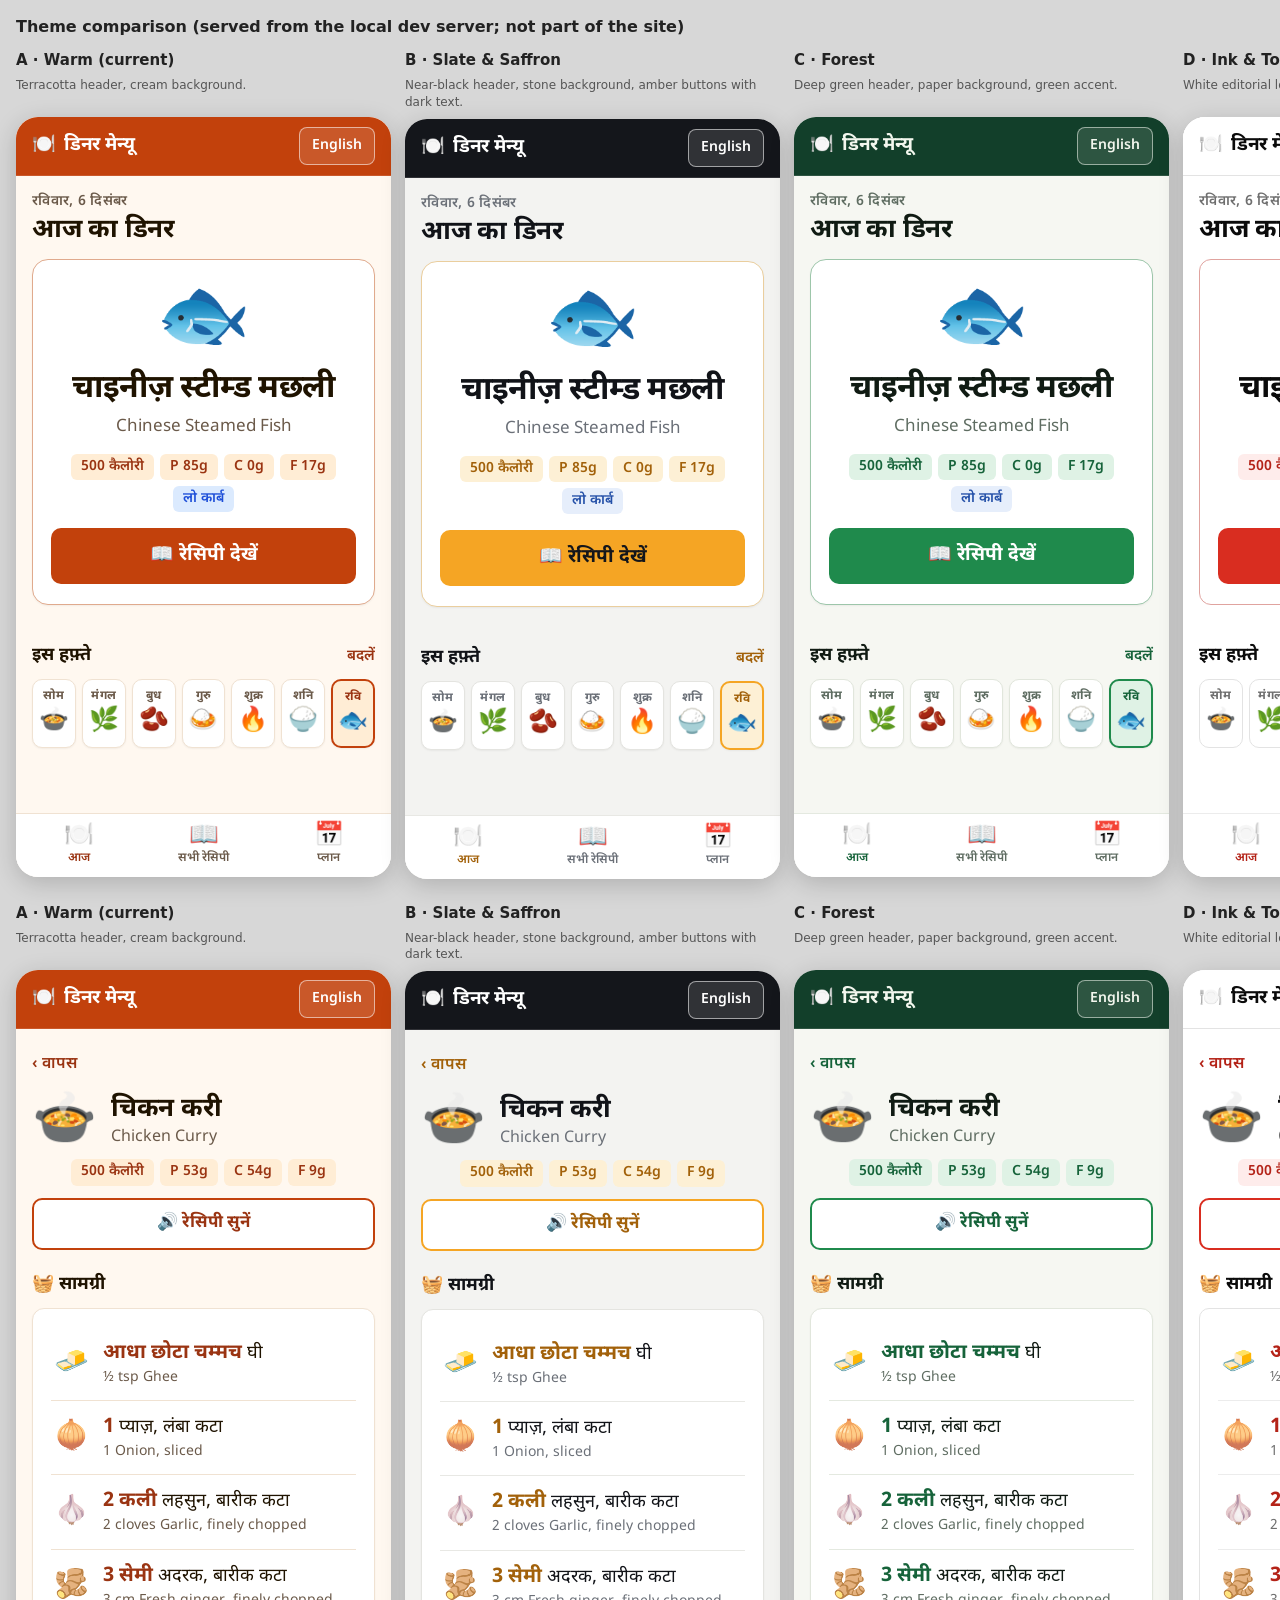
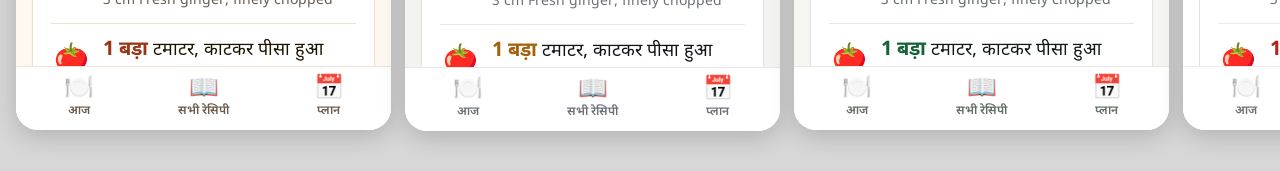
==== dev/themes.html @ 13082207 "Drop ingredient audio (name + steps only); add theme system with 5 palettes and sharper baseline sty" ====
<!DOCTYPE html>
<html lang="en">
<head>
<meta charset="utf-8">
<title>Theme comparison — dev only</title>
<style>
  body { margin: 0; padding: 16px; background: #d7d7d7; font: 14px/1.4 -apple-system, system-ui, sans-serif; color: #222; }
  h1 { font-size: 16px; margin: 0 0 12px; }
  .row { display: flex; gap: 14px; margin-bottom: 18px; }
  .phone { width: 375px; }
  .phone h2 { font-size: 15px; margin: 0 0 6px; }
  .phone p { margin: 0 0 8px; color: #555; font-size: 12px; min-height: 32px; }
  iframe { width: 375px; height: 760px; border: 0; border-radius: 22px; background: #fff; box-shadow: 0 6px 24px rgba(0,0,0,.18); }
</style>
</head>
<body>
<h1>Theme comparison (served from the local dev server; not part of the site)</h1>
<div class="row" id="row1"></div>
<div class="row" id="row2"></div>
<script>
  const themes = [
    ["warm", "A · Warm (current)", "Terracotta header, cream background."],
    ["slate", "B · Slate & Saffron", "Near-black header, stone background, amber buttons with dark text."],
    ["forest", "C · Forest", "Deep green header, paper background, green accent."],
    ["ink", "D · Ink & Tomato", "White editorial look, hairlines, one red accent."],
    ["midnight", "E · Midnight", "Dark mode, orange accent."]
  ];
  const base = location.origin;
  const mk = (route) => themes.map(([id, name, desc]) => `
    <div class="phone"><h2>${name}</h2><p>${desc}</p>
      <iframe src="${base}/index.html?theme=${id}${route}"></iframe></div>`).join("");
  document.getElementById("row1").innerHTML = mk("#/");
  document.getElementById("row2").innerHTML = mk("#/recipe/chicken-curry");
</script>
</body>
</html>
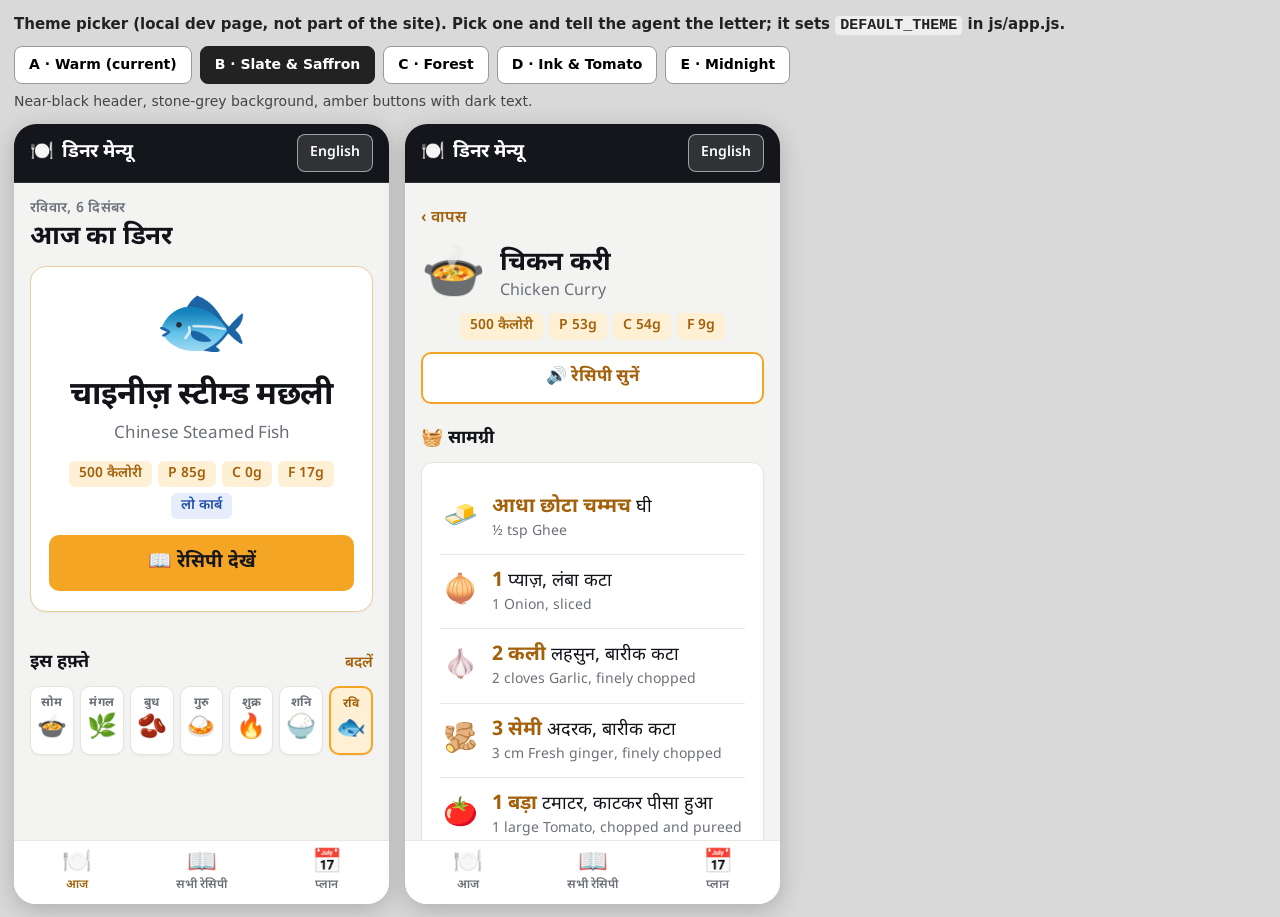
==== commit fa13c2e2: "Dev: attach-only launch config (macOS Documents permission), theme picker page Co-Authored-By: Claud" ====
--- a/dev/themes.html
+++ b/dev/themes.html
@@ -2,35 +2,49 @@
 <html lang="en">
 <head>
 <meta charset="utf-8">
-<title>Theme comparison — dev only</title>
+<meta name="viewport" content="width=device-width, initial-scale=1">
+<title>Theme picker — dev only</title>
 <style>
-  body { margin: 0; padding: 16px; background: #d7d7d7; font: 14px/1.4 -apple-system, system-ui, sans-serif; color: #222; }
-  h1 { font-size: 16px; margin: 0 0 12px; }
-  .row { display: flex; gap: 14px; margin-bottom: 18px; }
-  .phone { width: 375px; }
-  .phone h2 { font-size: 15px; margin: 0 0 6px; }
-  .phone p { margin: 0 0 8px; color: #555; font-size: 12px; min-height: 32px; }
-  iframe { width: 375px; height: 760px; border: 0; border-radius: 22px; background: #fff; box-shadow: 0 6px 24px rgba(0,0,0,.18); }
+  body { margin: 0; padding: 14px; background: #d9d9d9; font: 14px/1.4 -apple-system, system-ui, sans-serif; color: #222; }
+  h1 { font-size: 15px; margin: 0 0 10px; }
+  .tabs { display: flex; flex-wrap: wrap; gap: 8px; margin-bottom: 8px; }
+  .tabs button { font: inherit; font-weight: 600; padding: 8px 14px; border-radius: 8px; border: 1px solid #999; background: #fff; cursor: pointer; }
+  .tabs button.on { background: #222; color: #fff; border-color: #222; }
+  .desc { margin: 0 0 12px; color: #444; min-height: 20px; }
+  .phones { display: flex; gap: 16px; flex-wrap: wrap; }
+  iframe { width: 375px; height: 780px; border: 0; border-radius: 22px; background: #fff; box-shadow: 0 6px 24px rgba(0,0,0,.2); }
+  code { background: #eee; padding: 1px 5px; border-radius: 4px; }
 </style>
 </head>
 <body>
-<h1>Theme comparison (served from the local dev server; not part of the site)</h1>
-<div class="row" id="row1"></div>
-<div class="row" id="row2"></div>
+<h1>Theme picker (local dev page, not part of the site). Pick one and tell the agent the letter; it sets <code>DEFAULT_THEME</code> in js/app.js.</h1>
+<div class="tabs" id="tabs"></div>
+<p class="desc" id="desc"></p>
+<div class="phones">
+  <iframe id="f1"></iframe>
+  <iframe id="f2"></iframe>
+</div>
 <script>
   const themes = [
     ["warm", "A · Warm (current)", "Terracotta header, cream background."],
-    ["slate", "B · Slate & Saffron", "Near-black header, stone background, amber buttons with dark text."],
+    ["slate", "B · Slate & Saffron", "Near-black header, stone-grey background, amber buttons with dark text."],
     ["forest", "C · Forest", "Deep green header, paper background, green accent."],
     ["ink", "D · Ink & Tomato", "White editorial look, hairlines, one red accent."],
-    ["midnight", "E · Midnight", "Dark mode, orange accent."]
+    ["midnight", "E · Midnight", "Dark mode, orange accent — for a dim kitchen."]
   ];
-  const base = location.origin;
-  const mk = (route) => themes.map(([id, name, desc]) => `
-    <div class="phone"><h2>${name}</h2><p>${desc}</p>
-      <iframe src="${base}/index.html?theme=${id}${route}"></iframe></div>`).join("");
-  document.getElementById("row1").innerHTML = mk("#/");
-  document.getElementById("row2").innerHTML = mk("#/recipe/chicken-curry");
+  const tabs = document.getElementById("tabs"), desc = document.getElementById("desc");
+  function show(id) {
+    const t = themes.find(x => x[0] === id);
+    desc.textContent = t[2];
+    [...tabs.children].forEach(b => b.classList.toggle("on", b.dataset.id === id));
+    document.getElementById("f1").src = `${location.origin}/index.html?theme=${id}#/`;
+    document.getElementById("f2").src = `${location.origin}/index.html?theme=${id}#/recipe/chicken-curry`;
+    history.replaceState(null, "", "#" + id);
+  }
+  themes.forEach(([id, name]) => {
+    const b = document.createElement("button"); b.textContent = name; b.dataset.id = id; b.onclick = () => show(id); tabs.appendChild(b);
+  });
+  show(themes.some(t => t[0] === location.hash.slice(1)) ? location.hash.slice(1) : "slate");
 </script>
 </body>
 </html>
